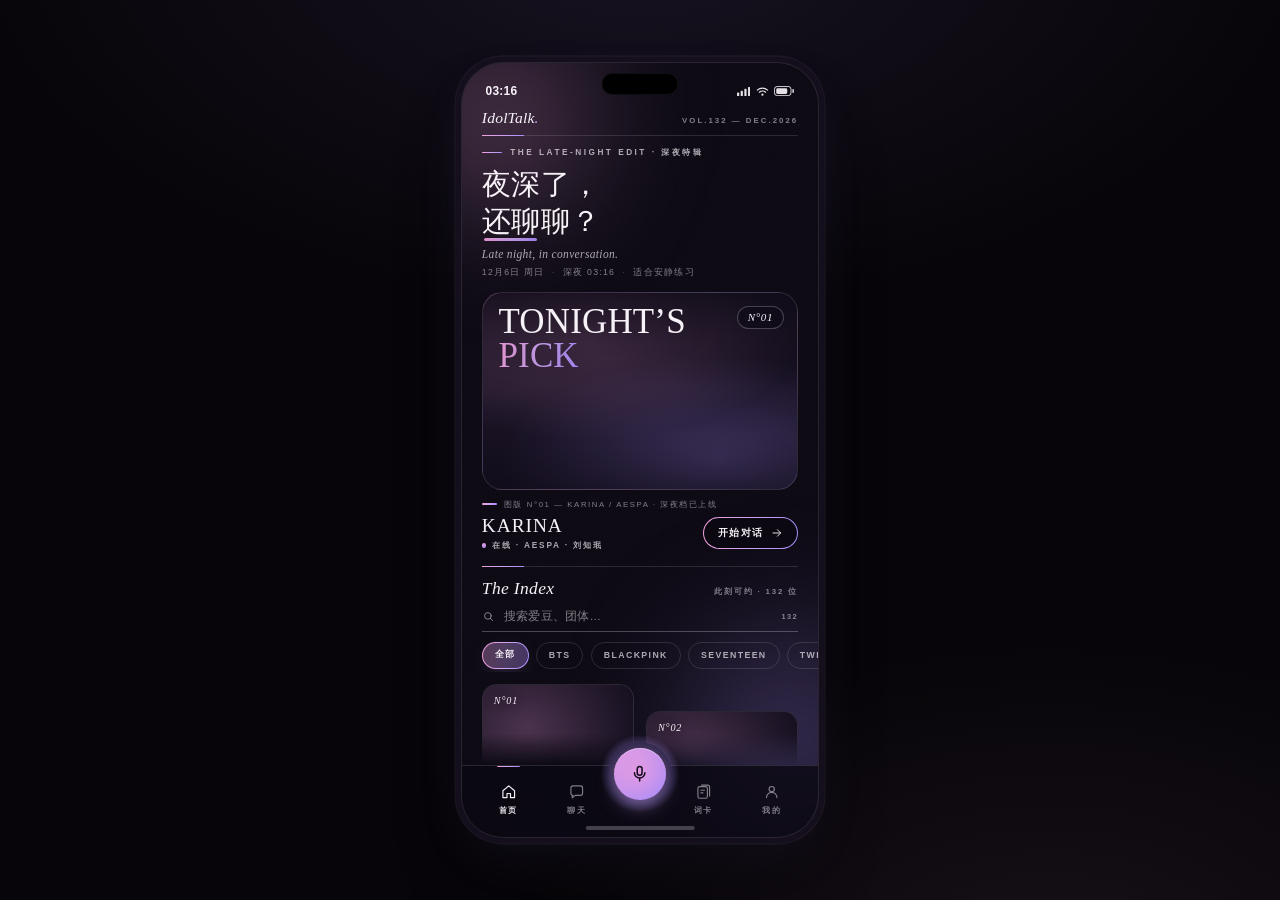
==== app/index.html @ aafd2525 "Idol Talk v1.0 · 让 AI 活起来：132 位爱豆的英语陪练 - 纯前端 PWA：聊天/语音/词卡/情景口语/任务 - 逐人音色克隆：GPT-SoVITS / CosyVoice，流式" ====
<!DOCTYPE html>
<html lang="zh-CN">
<head>
<meta charset="UTF-8">
<meta name="viewport" content="width=device-width, initial-scale=1, viewport-fit=cover">
<meta name="color-scheme" content="dark">
<meta name="theme-color" content="#0B0812">
<title>IdolTalk — 和爱豆练英语</title>
<meta name="description" content="K-pop 爱豆英语陪练：132 位爱豆，聊天陪练 + 语音朗读 + 词卡学习。">
<link rel="manifest" href="manifest.webmanifest">
<link rel="icon" href="assets/icon.svg" type="image/svg+xml">
<link rel="stylesheet" href="css/app.css">
<!-- PWA：Service Worker 注册（仅 https / localhost 生效；file:// 直开时静默跳过，不影响运行） -->
<script>
(function () {
  var isLocal = location.hostname === 'localhost' || location.hostname === '127.0.0.1';
  if ('serviceWorker' in navigator && (location.protocol === 'https:' || isLocal)) {
    window.addEventListener('load', function () {
      navigator.serviceWorker.register('sw.js').catch(function (e) {
        console.warn('[sw] 注册失败（不影响使用）', e);
      });
    });
  }
})();
</script>
</head>
<body>

<!-- ============================================================
     PHONE — 390×844（桌面为带框预览；≤520px 真机全屏，见 app.css）
     ============================================================ -->
<div class="phone" id="phone" data-nav="home">
  <div class="blob b1" aria-hidden="true"></div>
  <div class="blob b2" aria-hidden="true"></div>
  <div class="grain" aria-hidden="true"></div>
  <div class="island" aria-hidden="true"></div>

  <div class="stack">

    <!-- 状态栏（桌面预览装饰；真机隐藏，让位系统状态栏） -->
    <div class="statusbar" aria-hidden="true">
      <span id="sb-time">21:47</span>
      <div class="sb-icons">
        <svg width="15" height="10" viewBox="0 0 15 10"><rect class="fill" x="0" y="6" width="2.4" height="4" rx=".8"/><rect class="fill" x="4" y="4" width="2.4" height="6" rx=".8"/><rect class="fill" x="8" y="2" width="2.4" height="8" rx=".8"/><rect class="fill" x="12" y="0" width="2.4" height="10" rx=".8"/></svg>
        <svg width="14" height="10" viewBox="0 0 14 10"><path class="stroke" stroke-width="1.3" stroke-linecap="round" d="M1.4 3.4a8.2 8.2 0 0 1 11.2 0M3.6 5.7a5 5 0 0 1 6.8 0"/><circle class="fill" cx="7" cy="8.4" r="1.2"/></svg>
        <svg width="22" height="11" viewBox="0 0 22 11"><rect class="stroke" stroke-width="1" x=".5" y=".5" width="18" height="10" rx="3"/><rect class="fill" x="2.4" y="2.4" width="12" height="6.2" rx="1.6"/><rect class="fill" x="20" y="3.4" width="1.6" height="4.2" rx=".8" opacity=".5"/></svg>
      </div>
    </div>

    <!-- 屏幕栈：4 个屏幕容器（各屏幕模块在 mount(el) 中替换占位脚手架） -->
    <main class="screens">

      <section class="screen on" id="screen-home" aria-label="首页">
        <div class="scaffold">
          <div class="grad-rule" style="width:120px"></div>
          <p class="sc-name grad-text">Home</p>
          <p class="sc-note">屏幕模块待挂载 · <b>js/screens/home.js</b></p>
        </div>
      </section>

      <section class="screen" id="screen-convos" aria-label="消息列表">
        <div class="scaffold">
          <div class="grad-rule" style="width:120px"></div>
          <p class="sc-name grad-text">Conversations</p>
          <p class="sc-note">屏幕模块待挂载 · <b>js/screens/convos.js</b></p>
        </div>
      </section>

      <section class="screen" id="screen-chat" aria-label="聊天">
        <div class="scaffold">
          <div class="grad-rule" style="width:120px"></div>
          <p class="sc-name grad-text">Conversation</p>
          <p class="sc-note">屏幕模块待挂载 · <b>js/screens/chat.js</b></p>
        </div>
      </section>

      <section class="screen" id="screen-cards" aria-label="词卡">
        <div class="scaffold">
          <div class="grad-rule" style="width:120px"></div>
          <p class="sc-name grad-text">Word Cards</p>
          <p class="sc-note">屏幕模块待挂载 · <b>js/screens/cards.js</b></p>
        </div>
      </section>

      <section class="screen" id="screen-me" aria-label="我的">
        <div class="scaffold">
          <div class="grad-rule" style="width:120px"></div>
          <p class="sc-name grad-text">The Journal</p>
          <p class="sc-note">屏幕模块待挂载 · <b>js/screens/me.js</b></p>
        </div>
      </section>

    </main>

    <!-- 底部导航：4 tab + 中央凸起麦克风 FAB（口语练习核心动作） -->
    <nav class="tabbar" aria-label="主导航">
      <button class="tab on" type="button" data-nav="home" aria-label="首页">
        <svg width="19" height="19" viewBox="0 0 24 24" fill="none" stroke="currentColor" stroke-width="1.6" stroke-linejoin="round" aria-hidden="true"><path d="M4 10.6 12 4l8 6.6V20h-5.6v-5.6h-4.8V20H4z"/></svg>
        <span>首页</span>
      </button>
      <button class="tab" type="button" data-nav="convos" aria-label="聊天">
        <svg width="19" height="19" viewBox="0 0 24 24" fill="none" stroke="currentColor" stroke-width="1.6" stroke-linejoin="round" aria-hidden="true"><path d="M4 7a3 3 0 0 1 3-3h10a3 3 0 0 1 3 3v7a3 3 0 0 1-3 3h-7l-4.2 3.4V17H7a3 3 0 0 1-3-3z"/></svg>
        <span>聊天</span>
      </button>
      <div class="mic">
        <button class="mic-btn" type="button" id="micFab" aria-label="口语练习">
          <svg width="21" height="21" viewBox="0 0 24 24" fill="none" stroke="currentColor" stroke-width="1.9" stroke-linecap="round" stroke-linejoin="round" aria-hidden="true"><rect x="9" y="3" width="6" height="11" rx="3"/><path d="M5.5 11a6.5 6.5 0 0 0 13 0"/><path d="M12 17.5V21"/></svg>
        </button>
      </div>
      <button class="tab" type="button" data-nav="cards" aria-label="词卡">
        <svg width="19" height="19" viewBox="0 0 24 24" fill="none" stroke="currentColor" stroke-width="1.6" stroke-linejoin="round" aria-hidden="true"><rect x="4" y="5" width="13" height="16" rx="2.5"/><path d="M8.5 3h9A2.5 2.5 0 0 1 20 5.5v13"/><path d="M7.5 10h6M7.5 13.5h4"/></svg>
        <span>词卡</span>
      </button>
      <button class="tab" type="button" data-nav="me" aria-label="我的">
        <svg width="19" height="19" viewBox="0 0 24 24" fill="none" stroke="currentColor" stroke-width="1.6" stroke-linecap="round" aria-hidden="true"><circle cx="12" cy="8.4" r="3.6"/><path d="M4.8 20a7.2 7.2 0 0 1 14.4 0"/></svg>
        <span>我的</span>
      </button>
      <div class="home-bar" aria-hidden="true"></div>
    </nav>

  </div>

  <!-- 全局反馈层：App.emit('toast', '文案') 即可弹出 -->
  <div id="toast-layer" aria-live="polite"></div>
</div>

<!-- ============================================================
     模块加载顺序（冻结）：data → reply → voice → chat → core → screens → boot
     注意：全部为【经典脚本】——Chromium 在 file:// 协议下按 CORS 拦截
     <script type="module" src>，而本应用以 file:// 直接打开运行。
     模块化方式 = 每文件一个 IIFE，挂载到 window.App 命名空间（合并式，
     任何模块都不得整体重写 window.App，只能附加属性）。
     ============================================================ -->
<script src="js/data.js"></script>
<script src="js/reply.js"></script>
<script src="js/voice.js"></script>
<script src="js/chat.js"></script>
<script src="js/core.js"></script>
<script src="js/screens/home.js"></script>
<script src="js/screens/convos.js"></script>
<script src="js/screens/chat.js"></script>
<script src="js/screens/cards.js"></script>
<script src="js/screens/me.js"></script>
<script src="js/boot.js"></script>
</body>
</html>
---- app/css/app.css ----
/* ============================================================
   IdolTalk · app.css — 「杂志梦幻」设计系统（地基样式表）
   ------------------------------------------------------------
   方向：杂志编辑 · 排版驱动 —— 粉紫是油墨，深紫墨是纸。
   基底来自 concepts/editorial.html，融合三方案精华：
   · 全息偶像 → .ava 说话光环（rose→violet 双油墨旋转环）+ .wave 声波律动
   · 晨雾梦核 → .mask-fade 滚动边缘渐隐、批注波浪线 .wavy
   · 极光玻璃 → 底部导航中央凸起麦克风 FAB（.mic-btn）
   ------------------------------------------------------------
   组件索引（各屏幕模块请直接复用，勿重复造）：
   排版     .serif .serif-up .grad-text .kicker .tick
   线       .hairline .hairline.v .grad-rule（短渐变刻度，--rule-w 可调）
   编号     .n-tag（N°01 图版号胶囊）.n-tag--bare（无底角标）
   面板     .glass（渐变描边玻璃卡）
   气泡     .bubble.glass（爱豆）/ .bubble.solid（用户）
   语音     .play .wave（--h 高度 --d 延迟，.p=已播渐变）.dur .hl
   头像     .ava > .speak-halo + .ring + img（父级加 .speaking 触发）
   按钮     .cta（渐变描边胶囊）.icon-btn .chip
   动效     .rise + --i（入场 stagger）、.sheen（hover 扫光）
   反馈     .toast（App.emit('toast', …) 即可弹出）.live（在线呼吸点）
   布局     .scroll（隐藏滚动条）.mask-fade（滚动边缘渐隐）.photo（--pos 人脸位）
   ------------------------------------------------------------
   工程约束：
   · 动画只用 transform / opacity（60fps；.mic-btn 呼吸亦然）
   · .rise 使用 animation-fill-mode: backwards —— 动画结束后样式回落
     到自然态，:hover 的 transform 才不会一直被填充帧覆盖（防 hover 失效）
   · 照片统一 object-position: var(--pos, 50% 20%)，模块按爱豆写入 --pos
   ============================================================ */

/* ---------- 设计令牌 ---------- */
:root{
  /* 纸与油墨 */
  --ink:     #0B0812;                 /* 主纸面：深紫墨 */
  --ink-2:   #151020;                 /* 抬升面 */
  --ink-3:   #1B1426;                 /* 卡面亮部 */
  --ink-4:   #120D1C;                 /* 卡面暗部 */
  --paper:   #F7F2F8;                 /* 主文字（纸色）*/
  --p2:      rgba(247,242,248,.68);   /* 次级文字 */
  --p3:      rgba(247,242,248,.50);   /* 弱文字 / 标签 */
  --p4:      rgba(247,242,248,.34);   /* 极弱 */

  /* 油墨渐变（rose → lilac → violet）*/
  --rose:    #F2A0DC;
  --lilac:   #CBA2F2;
  --violet:  #A78BFA;
  --grad:    linear-gradient(100deg, #F2A0DC 0%, #CBA2F2 52%, #A78BFA 100%);
  --grad-2:  linear-gradient(135deg, #F2A0DC, #A78BFA);          /* 实底渐变（按钮/油墨块）*/
  --on-grad: #170D20;                                            /* 渐变上的墨色文字 */

  /* 发丝线 */
  --line:    rgba(247,242,248,.13);
  --line-2:  rgba(247,242,248,.26);
  --line-rose:  rgba(242,160,220,.42);
  --line-violet:rgba(167,139,250,.42);

  /* 玻璃面 */
  --glass-bg:   linear-gradient(165deg, rgba(26,19,40,.82), rgba(15,11,24,.86)) padding-box,
                linear-gradient(135deg, rgba(242,160,220,.5), rgba(167,139,250,.38) 45%, rgba(247,242,248,.13) 92%) border-box;
  --glass-bg-soft: linear-gradient(165deg, rgba(26,19,40,.72), rgba(15,11,24,.78)) padding-box,
                linear-gradient(135deg, rgba(242,160,220,.4), rgba(167,139,250,.3) 50%, rgba(247,242,248,.12) 95%) border-box;

  /* 字体 */
  --serif:   Georgia, "Times New Roman", "Songti SC", "SimSun", serif;
  /* Segoe UI 先于微软雅黑：Windows 上拉丁字形（含 U+2019 弯引号）由 Segoe UI
     渲染 —— 雅黑的 ’ 是全宽前进宽度，会在 "You’ve" 里撑出空格；中文仍回退雅黑 */
  --sans:    -apple-system, "Segoe UI", "PingFang SC", "Microsoft YaHei", sans-serif;

  /* 字号阶梯 */
  --fs-micro: 8.5px;    /* 全大写微型标签 */
  --fs-tag:   9px;      /* 标签 */
  --fs-note:  9.5px;    /* 说明 */
  --fs-cap:   10.5px;   /* 按钮/说明正文 */
  --fs-meta:  11.5px;   /* 译文/注释正文 */
  --fs-body:  12.5px;   /* 正文 */
  --fs-chat:  13.5px;   /* 聊天气泡正文 */
  --fs-name:  15.5px;   /* 卡片人名 */
  --fs-title: 17px;     /* 刊头 */
  --fs-h3:    19px;     /* 区块题 */
  --fs-h2:    21px;     /* 署名题 */
  --fs-h1:    31px;     /* 页题 */
  --fs-hero:  38px;     /* 超大衬线题（TONIGHT'S PICK）*/

  /* 字距 */
  --ls-caps: .22em;     /* 全大写宽字距 */
  --ls-wide: .16em;
  --ls-mid:  .08em;

  /* 圆角 */
  --r-xs: 8px;  --r-sm: 12px; --r-md: 16px; --r-lg: 22px; --r-pill: 999px;

  /* 间距 */
  --sp-1: 4px;  --sp-2: 8px;  --sp-3: 12px; --sp-4: 16px; --sp-5: 22px; --sp-6: 30px;
  --gutter: 22px;        /* 屏幕左右安全留白 */

  /* 动效 */
  --ease:      cubic-bezier(.22,.75,.25,1);
  --ease-soft: cubic-bezier(.2,.7,.2,1);
  --t-fast: .35s;  --t-mid: .55s;  --t-slow: 1.2s;
  --stagger: 65ms;       /* .rise 相邻位差 */
  --delay-base: 150ms;   /* .rise 起始延迟 */
}

/* 旋转角属性（供 .ring / 气泡流光旋转；不支持的浏览器静退为静态环） */
@property --a{ syntax:'<angle>'; inherits:false; initial-value:0deg; }

/* ---------- 重置与基底 ---------- */
*, *::before, *::after{ box-sizing:border-box; margin:0; padding:0; }
html, body{ height:100%; }
body{
  font-family:var(--sans);
  background:
    radial-gradient(1100px 620px at 50% -8%, rgba(167,139,250,.10), transparent 62%),
    radial-gradient(900px 560px at 82% 108%, rgba(242,160,220,.07), transparent 60%),
    #070509;
  color:var(--paper);
  -webkit-font-smoothing:antialiased;
  text-rendering:optimizeLegibility;
  display:grid; place-items:center;
  overflow:auto;
}
img{ display:block; }
button{ font:inherit; color:inherit; background:none; border:0; cursor:pointer; }
input{ font:inherit; color:inherit; background:none; border:0; outline:none; }
a{ color:inherit; text-decoration:none; }
::selection{ background:rgba(167,139,250,.35); }
:focus-visible{ outline:1px solid var(--line-rose); outline-offset:2px; border-radius:2px; }
.sr-only{
  position:absolute; width:1px; height:1px; overflow:hidden;
  clip:rect(0 0 0 0); clip-path:inset(50%); white-space:nowrap;
}

/* ============================================================
   PHONE — 390×844 设备框（桌面预览）/ 全屏（真机 PWA）
   ============================================================ */
.phone{
  position:relative;
  width:390px; height:844px;
  border-radius:46px; overflow:hidden;
  background:var(--ink);
  border:1px solid rgba(247,242,248,.12);
  box-shadow:
    0 0 0 6px rgba(20,14,28,.9),
    0 0 0 7px rgba(247,242,248,.07),
    0 48px 90px -36px rgba(0,0,0,.9),
    0 24px 70px -30px rgba(167,139,250,.28);
}
/* 桌面窗口较矮时整体缩放（zoom 只影响框，不影响内部布局逻辑） */
@media (min-width:521px) and (max-height:930px){ .phone{ zoom:.92; } }
@media (min-width:521px) and (max-height:840px){ .phone{ zoom:.84; } }

/* ---------- 氛围：光斑 / 纸纹 / 灵动岛 ---------- */
.blob{ position:absolute; border-radius:50%; filter:blur(64px); pointer-events:none; z-index:0; }
.blob.b1{
  width:300px; height:300px; top:-90px; left:-110px;
  background:radial-gradient(circle, rgba(242,160,220,.42), transparent 68%);
  animation:drift-a 24s var(--ease-soft) infinite alternate;
}
.blob.b2{
  width:340px; height:340px; bottom:-60px; right:-140px;
  background:radial-gradient(circle, rgba(167,139,250,.40), transparent 68%);
  animation:drift-b 29s var(--ease-soft) infinite alternate;
}
@keyframes drift-a{ from{ transform:translate3d(0,0,0) scale(1); } to{ transform:translate3d(60px,52px,0) scale(1.14); } }
@keyframes drift-b{ from{ transform:translate3d(0,0,0) scale(1.08); } to{ transform:translate3d(-66px,-44px,0) scale(.94); } }

.grain{
  position:absolute; inset:0; z-index:1; pointer-events:none; opacity:.05;
  background-image:url("data:image/svg+xml;utf8,<svg xmlns='http://www.w3.org/2000/svg' width='140' height='140'><filter id='n'><feTurbulence type='fractalNoise' baseFrequency='0.85' numOctaves='2' stitchTiles='stitch'/></filter><rect width='140' height='140' filter='url(%23n)' opacity='0.6'/></svg>");
}
.island{
  position:absolute; top:11px; left:50%; transform:translateX(-50%);
  width:84px; height:24px; border-radius:14px; background:#000;
  border:1px solid rgba(255,255,255,.06); z-index:6; pointer-events:none;
}

/* ---------- 状态栏（桌面预览用；真机隐藏） ---------- */
.statusbar{
  flex:none; height:46px; padding:16px 26px 0; z-index:5; position:relative;
  display:flex; align-items:center; justify-content:space-between;
  font-size:13px; font-weight:600; letter-spacing:.02em; color:var(--paper);
}
.sb-icons{ display:flex; align-items:center; gap:6px; }
.sb-icons svg{ display:block; }
.sb-icons .fill{ fill:var(--paper); opacity:.92; }
.sb-icons .stroke{ stroke:var(--paper); opacity:.92; fill:none; }

/* ============================================================
   SCREEN — 屏幕栈与切换
   ============================================================ */
.stack{ position:relative; z-index:2; height:100%; display:flex; flex-direction:column; }
.screens{ position:relative; flex:1; min-height:0; z-index:10; }
.screen{
  position:absolute; inset:0;
  display:none;                              /* 只显示当前屏（nav 由 core.js 控制 .on）*/
  flex-direction:column; overflow:hidden;
  background:transparent;
}
.screen.on{ display:flex; animation:screen-in .4s var(--ease) backwards; }
@keyframes screen-in{ from{ opacity:0; transform:translateY(10px); } to{ opacity:1; transform:translateY(0); } }
/* 约定：聊天屏为全沉浸布局（概念稿如此）——输入坞替代底栏，由 [data-nav] 驱动 */
.phone[data-nav="chat"] .tabbar{ display:none; }

/* ---------- 屏幕占位脚手架（各屏幕 mount(el) 时应整体替换） ---------- */
.scaffold{
  flex:1; display:flex; flex-direction:column; align-items:center; justify-content:center;
  gap:10px; padding:24px; text-align:center;
}
.scaffold .sc-name{ font-family:var(--serif); font-style:italic; font-size:var(--fs-h3); letter-spacing:.04em; }
.scaffold .sc-note{ font-size:var(--fs-note); letter-spacing:var(--ls-caps); text-transform:uppercase; color:var(--p3); }
.scaffold .sc-note b{ font-weight:600; color:var(--p2); }

/* ============================================================
   TABBAR — 底部导航 + 中央凸起麦克风 FAB
   ============================================================ */
.tabbar{
  flex:none; position:relative; z-index:30; height:78px; padding:10px 14px 0;
  border-top:1px solid var(--line);
  background:rgba(11,8,18,.78);
  backdrop-filter:blur(18px); -webkit-backdrop-filter:blur(18px);
  display:flex; align-items:flex-start;
}
.tab{
  flex:1; display:flex; flex-direction:column; align-items:center; gap:5px;
  padding-top:8px; position:relative; color:var(--p3);
  transition:color var(--t-fast) var(--ease);
}
.tab span{ font-size:var(--fs-micro); font-weight:600; letter-spacing:.14em; }
.tab svg{ display:block; }
.tab.on{ color:var(--paper); }
.tab.on::before{
  content:""; position:absolute; top:-11px; width:26px; height:2px;
  border-radius:0 0 3px 3px; background:var(--grad);
}
/* 中央麦克风 FAB（口语练习是核心动作）*/
.tabbar .mic{
  flex:none; width:64px;
  display:flex; align-items:flex-start; justify-content:center;
}
.mic-btn{
  position:relative; margin-top:-30px;
  width:56px; height:56px; border-radius:50%;
  display:flex; align-items:center; justify-content:center;
  background:var(--grad-2); color:var(--on-grad);
  box-shadow:
    0 10px 26px -8px rgba(203,162,242,.7),
    inset 0 1px 0 rgba(255,255,255,.5),
    0 0 0 6px rgba(11,8,18,.9);
  transition:transform var(--t-fast) var(--ease);
}
.mic-btn svg{ position:relative; z-index:1; }
/* 呼吸光晕：只用 transform/opacity */
.mic-btn::after{
  content:""; position:absolute; inset:-14px; border-radius:50%;
  background:radial-gradient(circle, rgba(242,160,220,.5), rgba(167,139,250,.26) 55%, transparent 72%);
  z-index:0; pointer-events:none;
  animation:mic-breathe 4.6s var(--ease-soft) infinite;
}
@keyframes mic-breathe{
  0%,100%{ opacity:.3; transform:scale(.92); }
  50%{ opacity:.8; transform:scale(1.1); }
}
.mic-btn:active{ transform:scale(.94); }
.home-bar{
  position:absolute; left:50%; bottom:8px; transform:translateX(-50%);
  width:118px; height:4px; border-radius:4px; background:rgba(247,242,248,.24);
  pointer-events:none;
}

/* ============================================================
   排版基元
   ============================================================ */
.serif{ font-family:var(--serif); font-style:italic; }
.serif-up{ font-family:var(--serif); text-transform:uppercase; }
.grad-text{
  background:var(--grad); -webkit-background-clip:text; background-clip:text;
  color:transparent; -webkit-text-fill-color:transparent;
}
/* 小节引导：刻度短杠 + 全大写微标签 */
.kicker{
  display:flex; align-items:center; gap:9px;
  font-size:var(--fs-tag); font-weight:600; letter-spacing:.3em;
  color:var(--p2); text-transform:uppercase;
}
.tick{ width:22px; height:2px; border-radius:2px; background:var(--grad); flex:none; }
/* 批注波浪线（纠音/编辑批注用，晨雾梦核精华） */
.wavy{
  text-decoration:underline wavy rgba(242,160,220,.6);
  text-underline-offset:3px;
}

/* ============================================================
   线 —— 发丝线 / 渐变刻度
   ============================================================ */
.hairline{ height:1px; background:var(--line); border:0; }
.hairline.v{ width:1px; height:auto; align-self:stretch; background:var(--line); }
/* 发丝线 + 左端短渐变刻度（--rule-w 控制刻度宽） */
.grad-rule{ height:1px; background:var(--line); border:0; position:relative; }
.grad-rule::before{
  content:""; position:absolute; left:0; top:0;
  width:var(--rule-w, 46px); height:1px; background:var(--grad);
}
.grad-rule.center::before{ left:50%; transform:translateX(-50%); }
.grad-rule.right::before{ left:auto; right:0; }

/* ============================================================
   组件 —— N° 编号 / 玻璃面板
   ============================================================ */
/* N°01 图版号：玻璃胶囊（hero 角标等） */
.n-tag{
  display:inline-flex; align-items:center;
  font-family:var(--serif); font-style:italic; font-size:12px; letter-spacing:.06em;
  padding:5px 11px; border-radius:var(--r-pill);
  background:rgba(11,8,18,.42); border:1px solid rgba(247,242,248,.24);
  backdrop-filter:blur(8px); -webkit-backdrop-filter:blur(8px);
}
/* 无底角标（卡片内 N°，靠投影保证可读） */
.n-tag--bare{
  display:inline; padding:0; background:none; border:0; backdrop-filter:none; -webkit-backdrop-filter:none;
  font-family:var(--serif); font-style:italic; font-size:11px; letter-spacing:.08em;
  text-shadow:0 1px 10px rgba(0,0,0,.65);
}
.n-tag--grad{ background:var(--grad); -webkit-background-clip:text; background-clip:text; color:transparent; -webkit-text-fill-color:transparent; }

/* 渐变描边玻璃面板（词卡 / 批注卡 / 工具卡等） */
.glass{
  border-radius:var(--r-md);
  background:var(--glass-bg);
  border:1px solid transparent;
  backdrop-filter:blur(16px); -webkit-backdrop-filter:blur(16px);
  box-shadow:0 14px 34px -22px rgba(0,0,0,.85);
}
.glass--soft{
  border-radius:18px;
  background:var(--glass-bg-soft);
  border:1px solid transparent;
  backdrop-filter:blur(14px); -webkit-backdrop-filter:blur(14px);
}

/* ============================================================
   气泡基元 —— 爱豆（玻璃渐变描边）/ 用户（油墨实底）
   ============================================================ */
.bubble{
  position:relative;
  font-size:var(--fs-chat); line-height:1.6; letter-spacing:.01em;
  max-width:100%;
}
/* 爱豆气泡：左上小折角 */
.bubble.glass{
  padding:12px 15px;
  border-radius:5px 20px 20px 20px;
  background:var(--glass-bg);
  border:1px solid transparent;
  backdrop-filter:blur(16px); -webkit-backdrop-filter:blur(16px);
  box-shadow:0 14px 34px -22px rgba(0,0,0,.85);
}
/* 用户气泡：右上小折角 + 油墨实底 */
.bubble.solid{
  padding:12px 15px;
  border-radius:20px 5px 20px 20px;
  background:var(--grad-2); color:var(--on-grad); font-weight:500;
  box-shadow:0 14px 32px -16px rgba(242,160,220,.55);
}
/* 气泡内中文译文块 */
.bubble .cn{
  margin-top:10px; padding-top:10px; border-top:1px solid var(--line);
  font-size:var(--fs-meta); line-height:1.7; color:var(--p2); letter-spacing:.02em;
}

/* ---------- 语音气泡（24 根细声波 / 播放钮 / 时长） ---------- */
.bubble.voice{ padding:14px 16px 13px; width:100%; }
.voice-row{ display:flex; align-items:center; gap:12px; }
.play{
  position:relative; flex:none; width:36px; height:36px; border-radius:50%;
  background:var(--grad-2); color:var(--on-grad);
  display:flex; align-items:center; justify-content:center;
  box-shadow:0 8px 22px -8px rgba(242,160,220,.6);
}
.play svg{ position:relative; z-index:1; }
/* 播放时的外扩光环（transform/opacity） */
.play::after{
  content:""; position:absolute; inset:-4px; border-radius:50%;
  background:radial-gradient(circle, rgba(242,160,220,.55), rgba(167,139,250,.28) 55%, transparent 72%);
  opacity:0; transform:scale(.7); pointer-events:none;
}
.playing .play::after{ animation:halo 1.9s var(--ease-soft) infinite; }
@keyframes halo{
  0%{ opacity:.85; transform:scale(.72); }
  70%{ opacity:0; transform:scale(1.55); }
  100%{ opacity:0; transform:scale(1.55); }
}
.play .ic-pause{ display:none; }
.playing .ic-pause{ display:block; }
.playing .ic-play{ display:none; }
/* 声波：i×24，--h 高度、--d 逐根延迟；.p = 已播渐变 */
.wave{ flex:1; display:flex; align-items:center; justify-content:space-between; gap:2px; height:26px; }
.wave i{
  width:2.5px; height:var(--h, 12px); border-radius:3px;
  background:rgba(247,242,248,.34);
  transform-origin:center;
}
.wave i.p{ background:var(--grad-2); }
.playing .wave i{ animation:wv 1.15s var(--ease-soft) infinite; animation-delay:var(--d, 0s); }
@keyframes wv{ 0%,100%{ transform:scaleY(.55); } 50%{ transform:scaleY(1.12); } }
.dur{ flex:none; font-family:var(--serif); font-style:italic; font-size:11px; letter-spacing:.06em; color:var(--p2); }
.voice-text{ margin-top:12px; }
.voice-text .hl{
  font-style:normal;
  background:var(--grad); -webkit-background-clip:text; background-clip:text;
  color:transparent; -webkit-text-fill-color:transparent;
  text-shadow:0 0 22px rgba(242,160,220,.35);
}
.bubble.voice .cn{ margin-top:9px; padding-top:9px; border-top:1px solid var(--line); font-size:var(--fs-meta); line-height:1.7; color:var(--p2); }

/* ---------- 说话时刻：头像光环（全息偶像精华，简化为双油墨） ---------- */
/* 用法：<div class="ava speaking"><span class="speak-halo"></span><span class="ring"></span><img src=…></div> */
.ava{ position:relative; width:var(--ava, 47px); height:var(--ava, 47px); flex:none; }
.ava img{
  position:relative; z-index:2;
  width:100%; height:100%; border-radius:50%;
  object-fit:cover; object-position:var(--pos, 50% 18%);
  border:2px solid var(--ink); background:var(--ink-3);
}
/* 旋转油墨环 */
.ava .ring{
  position:absolute; inset:-2px; border-radius:50%; padding:1.5px; z-index:3;
  --a:0deg;
  background:conic-gradient(from var(--a), var(--rose), var(--violet) 55%, var(--rose));
  -webkit-mask:linear-gradient(#000 0 0) content-box, linear-gradient(#000 0 0);
  -webkit-mask-composite:xor;
          mask:linear-gradient(#000 0 0) content-box, linear-gradient(#000 0 0);
          mask-composite:exclude;
  opacity:.35; transition:opacity .45s var(--ease);
  pointer-events:none;
}
.ava.speaking .ring{ opacity:1; animation:spin-a 4.5s linear infinite; }
@keyframes spin-a{ to{ --a:360deg; } }
/* 呼吸光晕 */
.ava .speak-halo{
  position:absolute; inset:-11px; border-radius:50%; z-index:1;
  background:radial-gradient(circle, rgba(167,139,250,.55), rgba(242,160,220,.25) 55%, transparent 72%);
  opacity:0; pointer-events:none;
}
.ava.speaking .speak-halo{ animation:breathe 2.4s var(--ease-soft) infinite; }
@keyframes breathe{ 0%,100%{ opacity:.25; transform:scale(.9); } 50%{ opacity:.85; transform:scale(1.14); } }

/* ============================================================
   按钮 / 胶囊 / 扫光
   ============================================================ */
/* CTA：渐变描边胶囊，hover 变油墨实底 */
.cta{
  display:inline-flex; align-items:center; gap:8px; flex:none;
  font-size:var(--fs-cap); font-weight:600; letter-spacing:var(--ls-wide);
  padding:9px 15px; border-radius:var(--r-pill);
  background:linear-gradient(var(--ink), var(--ink)) padding-box, var(--grad) border-box;
  border:1px solid transparent; color:var(--paper);
  transition:background var(--t-mid) var(--ease), color var(--t-mid) var(--ease), box-shadow var(--t-mid) var(--ease);
}
.cta svg{ transition:transform var(--t-mid) var(--ease); }
.cta:hover{
  background:var(--grad) padding-box, var(--grad) border-box; color:#180D20;
  box-shadow:0 10px 30px -10px rgba(242,160,220,.55);
}
.cta:hover svg{ transform:translateX(3px); }

/* 圆形图标钮 */
.icon-btn{
  flex:none; width:32px; height:32px; border-radius:50%;
  display:flex; align-items:center; justify-content:center;
  border:1px solid var(--line); color:var(--p2);
  transition:color var(--t-fast) var(--ease), border-color var(--t-fast) var(--ease), background var(--t-fast) var(--ease);
}
.icon-btn:hover{ color:var(--paper); border-color:var(--line-2); background:rgba(247,242,248,.05); }

/* 筛选胶囊（首页团体 chips） */
.chip{
  flex:none; font-size:var(--fs-note); font-weight:600; letter-spacing:var(--ls-wide);
  text-transform:uppercase; color:var(--p2);
  padding:7px 13px; border-radius:var(--r-pill); border:1px solid var(--line);
  transition:color var(--t-fast) var(--ease), border-color var(--t-fast) var(--ease), background var(--t-fast) var(--ease);
}
.chip:hover{ color:var(--paper); border-color:var(--line-2); }
.chip.on{
  color:var(--paper);
  background:linear-gradient(rgba(28,20,40,.72), rgba(28,20,40,.72)) padding-box, var(--grad) border-box;
  border:1px solid transparent;
  box-shadow:0 6px 22px -10px rgba(203,162,242,.55);
}

/* 扫光：hover 时一道斜高光扫过（transform/opacity）。
   用法：在卡片根元素上叠加 class="sheen"（元素自身需 overflow:hidden 或含于裁切容器） */
.sheen{ position:relative; }
.sheen::after{
  content:""; position:absolute; top:-60%; bottom:-60%; left:0; width:38%;
  background:linear-gradient(105deg, transparent, rgba(247,242,248,.1) 44%, rgba(247,242,248,.22) 50%, rgba(247,242,248,.1) 56%, transparent);
  transform:translateX(-160%) rotate(10deg);
  opacity:0; pointer-events:none; z-index:4;
}
.sheen:hover::after{
  opacity:1;
  transition:transform .9s var(--ease-soft), opacity .25s var(--ease-soft);
  transform:translateX(300%) rotate(10deg);
}

/* 在线呼吸点（选择性在线：只标 3-4 位） */
.live{
  width:5px; height:5px; border-radius:50%; flex:none;
  background:var(--grad-2);
  animation:live 2.2s var(--ease-soft) infinite;
}
@keyframes live{ 0%,100%{ opacity:1; transform:scale(1); } 50%{ opacity:.45; transform:scale(.78); } }

/* ============================================================
   滚动 / 遮罩 / 照片
   ============================================================ */
.scroll{ overflow-y:auto; overscroll-behavior:contain; scrollbar-width:none; }
.scroll::-webkit-scrollbar{ display:none; }
/* 滚动边缘渐隐（晨雾梦核精华）：加在滚动容器上 */
.mask-fade{
  -webkit-mask-image:linear-gradient(180deg, transparent 0, #000 16px, #000 calc(100% - 34px), transparent 100%);
          mask-image:linear-gradient(180deg, transparent 0, #000 16px, #000 calc(100% - 34px), transparent 100%);
}
/* 照片统一裁切：模块按爱豆写入 --pos（如 50% 14%） */
.photo{ width:100%; height:100%; object-fit:cover; object-position:var(--pos, 50% 20%); }

/* ============================================================
   TOAST — 全局反馈层（App.emit('toast', '文案') 即可触发）
   ============================================================ */
#toast-layer{
  position:absolute; top:56px; left:0; right:0; z-index:60;
  display:flex; flex-direction:column; align-items:center; gap:8px;
  pointer-events:none;
}
.toast{
  display:inline-flex; align-items:center; gap:10px; max-width:82%;
  padding:9px 16px; border-radius:var(--r-pill);
  background:linear-gradient(165deg, rgba(26,19,40,.9), rgba(15,11,24,.92)) padding-box,
              linear-gradient(135deg, rgba(242,160,220,.45), rgba(167,139,250,.35) 50%, rgba(247,242,248,.14) 95%) border-box;
  border:1px solid transparent;
  backdrop-filter:blur(14px); -webkit-backdrop-filter:blur(14px);
  box-shadow:0 18px 40px -18px rgba(0,0,0,.9);
  font-size:var(--fs-cap); letter-spacing:var(--ls-mid); color:var(--paper);
  opacity:0; transform:translateY(-10px);
  transition:opacity var(--t-fast) var(--ease), transform var(--t-fast) var(--ease);
}
.toast.show{ opacity:1; transform:translateY(0); }
.toast .toast-tick{ width:16px; height:2px; border-radius:2px; background:var(--grad); flex:none; }

/* ============================================================
   入场动画基元 —— .rise + --i
   delay = calc(var(--i) * 65ms + 150ms)
   fill-mode 用 backwards：结束后回落自然样式，保证 :hover transform 不被覆盖
   ============================================================ */
.rise{ animation:rise-in .55s var(--ease) backwards; animation-delay:calc(var(--i, 0) * var(--stagger) + var(--delay-base)); }
@keyframes rise-in{ from{ opacity:0; transform:translateY(14px); } to{ opacity:1; transform:translateY(0); } }

/* ============================================================
   响应式 —— 真机全屏（≤520px）：无框、隐藏岛与假状态栏，
   让位给系统状态栏 / 手势条（safe-area）。放在样式表末尾，
   确保覆盖上方所有基础规则。
   ============================================================ */
@media (max-width:520px){
  body{ display:block; overflow:hidden; background:var(--ink); }
  .phone{
    width:100vw; height:100vh; height:100dvh;
    border-radius:0; border:none; box-shadow:none; zoom:1;
  }
  .island, .statusbar{ display:none; }
  .screens{ padding-top:env(safe-area-inset-top, 0px); }
  .tabbar{ padding-bottom:calc(10px + env(safe-area-inset-bottom, 0px)); height:88px; }
  .mic-btn{ margin-top:-34px; }
}

/* ---------- 动效节制（prefers-reduced-motion） ---------- */
@media (prefers-reduced-motion: reduce){
  *, *::before, *::after{
    animation-duration:.001s !important;
    animation-iteration-count:1 !important;
    transition-duration:.001s !important;
  }
  .blob, .mic-btn::after, .wave i, .live{ animation:none !important; }
  .rise{ animation:none; }
  .screen.on{ animation:none; }
}
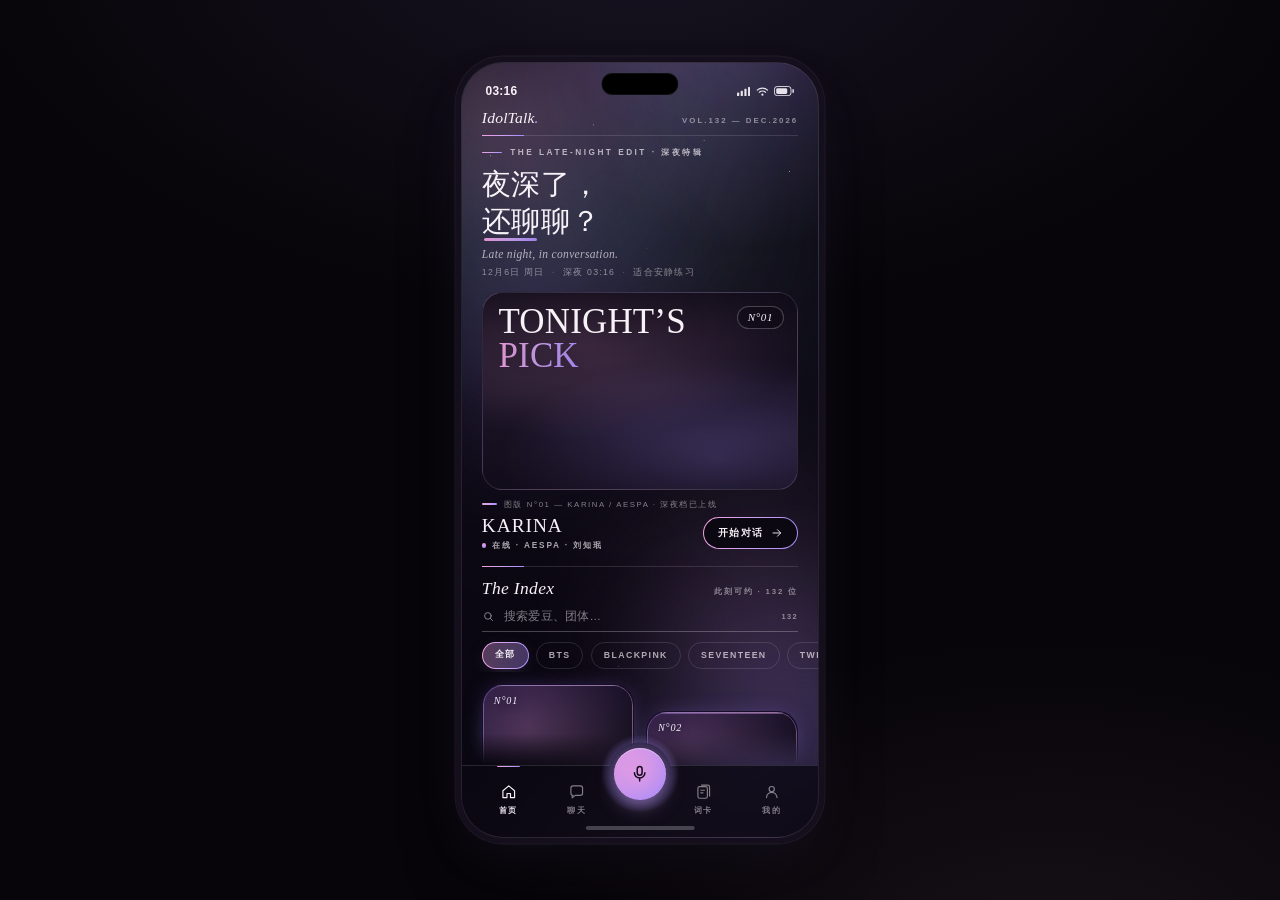
==== commit f9b4c44f: "首页卡片对齐全息偶像设计稿；修掉奇数位卡片的黑框 按 concepts/holo.html 逐值对齐卡片视觉： - 卡面底色改 #160d28、圆角 22px（原来 16px 渐变底） - 补上设计稿" ====
--- a/app/index.html
+++ b/app/index.html
@@ -30,6 +30,14 @@
      PHONE — 390×844（桌面为带框预览；≤520px 真机全屏，见 app.css）
      ============================================================ -->
 <div class="phone" id="phone" data-nav="home">
+  <!-- 舞台光：三束摆动射灯 + 三个漂浮光球 + 星点（全息偶像 Holo Idol） -->
+  <div class="beam b1" aria-hidden="true"></div>
+  <div class="beam b2" aria-hidden="true"></div>
+  <div class="beam b3" aria-hidden="true"></div>
+  <div class="orb o1" aria-hidden="true"></div>
+  <div class="orb o2" aria-hidden="true"></div>
+  <div class="orb o3" aria-hidden="true"></div>
+  <div class="stars" aria-hidden="true"></div>
   <div class="blob b1" aria-hidden="true"></div>
   <div class="blob b2" aria-hidden="true"></div>
   <div class="grain" aria-hidden="true"></div>
--- a/app/css/app.css
+++ b/app/css/app.css
@@ -44,6 +44,8 @@
   --lilac:   #CBA2F2;
   --violet:  #A78BFA;
   --grad:    linear-gradient(100deg, #F2A0DC 0%, #CBA2F2 52%, #A78BFA 100%);
+  /* 全息镭射渐变（Holo Idol 设计稿）：青→紫→粉→玫瑰→紫→青 */
+  --holo:    linear-gradient(115deg,#7ee8fa 0%,#a78bfa 28%,#f0abfc 52%,#fda4af 72%,#a78bfa 88%,#7ee8fa 100%);
   --grad-2:  linear-gradient(135deg, #F2A0DC, #A78BFA);          /* 实底渐变（按钮/油墨块）*/
   --on-grad: #170D20;                                            /* 渐变上的墨色文字 */
 
@@ -136,7 +138,13 @@
   position:relative;
   width:390px; height:844px;
   border-radius:46px; overflow:hidden;
-  background:var(--ink);
+  /* 深紫黑舞台底 + 三层舞台光（Holo Idol 设计稿的 .screen-home 底色搬到这里，
+     这样射灯/光球/星点能透过透明的首页显示出来） */
+  background:
+    radial-gradient(120% 62% at 82% -12%, rgba(167,139,250,.26), transparent 58%),
+    radial-gradient(90% 46% at -12% 18%, rgba(126,232,250,.13), transparent 60%),
+    radial-gradient(96% 52% at 50% 112%, rgba(240,171,252,.17), transparent 62%),
+    #07040e;
   border:1px solid rgba(247,242,248,.12);
   box-shadow:
     0 0 0 6px rgba(20,14,28,.9),
@@ -149,6 +157,38 @@
 @media (min-width:521px) and (max-height:840px){ .phone{ zoom:.84; } }
 
 /* ---------- 氛围：光斑 / 纸纹 / 灵动岛 ---------- */
+/* 舞台光：三束摆动射灯（全息偶像 Holo Idol 的签名元素） */
+.beam{ position:absolute; top:-45%; height:150%; filter:blur(72px); mix-blend-mode:screen; opacity:.42; pointer-events:none; z-index:0; }
+.beam.b1{ left:2%;  width:34%; background:linear-gradient(180deg,rgba(167,139,250,.55),transparent 72%); transform:rotate(16deg);  animation:sway1 26s ease-in-out infinite alternate; }
+.beam.b2{ right:0;  width:30%; background:linear-gradient(180deg,rgba(126,232,250,.42),transparent 72%); transform:rotate(-14deg); animation:sway2 32s ease-in-out infinite alternate; }
+.beam.b3{ left:38%; width:38%; background:linear-gradient(180deg,rgba(240,171,252,.48),transparent 68%); transform:rotate(5deg);   animation:sway3 38s ease-in-out infinite alternate; }
+@keyframes sway1{ to{ transform:rotate(23deg) translateX(5%); opacity:.3; } }
+@keyframes sway2{ to{ transform:rotate(-7deg) translateX(-4%); opacity:.3; } }
+@keyframes sway3{ to{ transform:rotate(12deg) translateX(3%); opacity:.32; } }
+/* 漂浮光球 */
+.orb{ position:absolute; border-radius:50%; filter:blur(60px); opacity:.5; pointer-events:none; z-index:0; }
+.orb.o1{ width:320px; height:320px; left:-80px; top:16%; background:radial-gradient(circle,rgba(167,139,250,.5),transparent 70%); animation:float1 18s ease-in-out infinite alternate; }
+.orb.o2{ width:380px; height:380px; right:-120px; bottom:6%; background:radial-gradient(circle,rgba(240,171,252,.4),transparent 70%); animation:float2 22s ease-in-out infinite alternate; }
+.orb.o3{ width:260px; height:260px; right:24%; top:4%; background:radial-gradient(circle,rgba(126,232,250,.35),transparent 70%); animation:float1 20s ease-in-out infinite alternate-reverse; }
+@keyframes float1{ to{ transform:translate(40px,26px); } }
+@keyframes float2{ to{ transform:translate(-46px,-30px); } }
+/* 星点闪烁 */
+.stars{ position:absolute; inset:0; opacity:.75; pointer-events:none; z-index:0; animation:twinkle 7s ease-in-out infinite alternate;
+  background-image:
+    radial-gradient(1.4px 1.4px at 8% 12%, rgba(255,255,255,.9), transparent 60%),
+    radial-gradient(1px 1px at 22% 32%, rgba(190,215,255,.75), transparent 60%),
+    radial-gradient(1.6px 1.6px at 37% 8%, rgba(255,255,255,.8), transparent 60%),
+    radial-gradient(1px 1px at 52% 24%, rgba(240,171,252,.8), transparent 60%),
+    radial-gradient(1.3px 1.3px at 68% 10%, rgba(255,255,255,.85), transparent 60%),
+    radial-gradient(1px 1px at 82% 30%, rgba(190,215,255,.7), transparent 60%),
+    radial-gradient(1.5px 1.5px at 92% 14%, rgba(255,255,255,.8), transparent 60%),
+    radial-gradient(1px 1px at 14% 58%, rgba(167,139,250,.8), transparent 60%),
+    radial-gradient(1.2px 1.2px at 88% 62%, rgba(255,255,255,.7), transparent 60%),
+    radial-gradient(1px 1px at 44% 78%, rgba(126,232,250,.7), transparent 60%),
+    radial-gradient(1.3px 1.3px at 6% 86%, rgba(255,255,255,.75), transparent 60%),
+    radial-gradient(1px 1px at 72% 88%, rgba(240,171,252,.7), transparent 60%); }
+@keyframes twinkle{ from{ opacity:.45; } to{ opacity:.95; } }
+
 .blob{ position:absolute; border-radius:50%; filter:blur(64px); pointer-events:none; z-index:0; }
 .blob.b1{
   width:300px; height:300px; top:-90px; left:-110px;
@@ -418,6 +458,7 @@
   position:relative; z-index:2;
   width:100%; height:100%; border-radius:50%;
   object-fit:cover; object-position:var(--pos, 50% 18%);
+  transform:scale(var(--zoom,1)) translateZ(0); transform-origin:50% var(--fy,30%);
   border:2px solid var(--ink); background:var(--ink-3);
 }
 /* 旋转油墨环 */
@@ -581,3 +622,18 @@
   .rise{ animation:none; }
   .screen.on{ animation:none; }
 }
+
+/* ---------- 全息镭射文字（Holo Idol）：渐变在字上流动 ---------- */
+@keyframes shimmer{ to{ background-position:220% 0; } }
+.holo-text{
+  background:var(--holo); background-size:220% 100%;
+  -webkit-background-clip:text; background-clip:text; color:transparent;
+  animation:shimmer 7s linear infinite;
+}
+/* 底部导航选中态的上方镭射短条 */
+.tab.active::after{
+  content:""; position:absolute; top:6px; width:22px; height:3px; border-radius:99px;
+  background:var(--holo); background-size:220% 100%;
+  animation:shimmer 5s linear infinite;
+  box-shadow:0 0 12px rgba(167,139,250,.9);
+}
